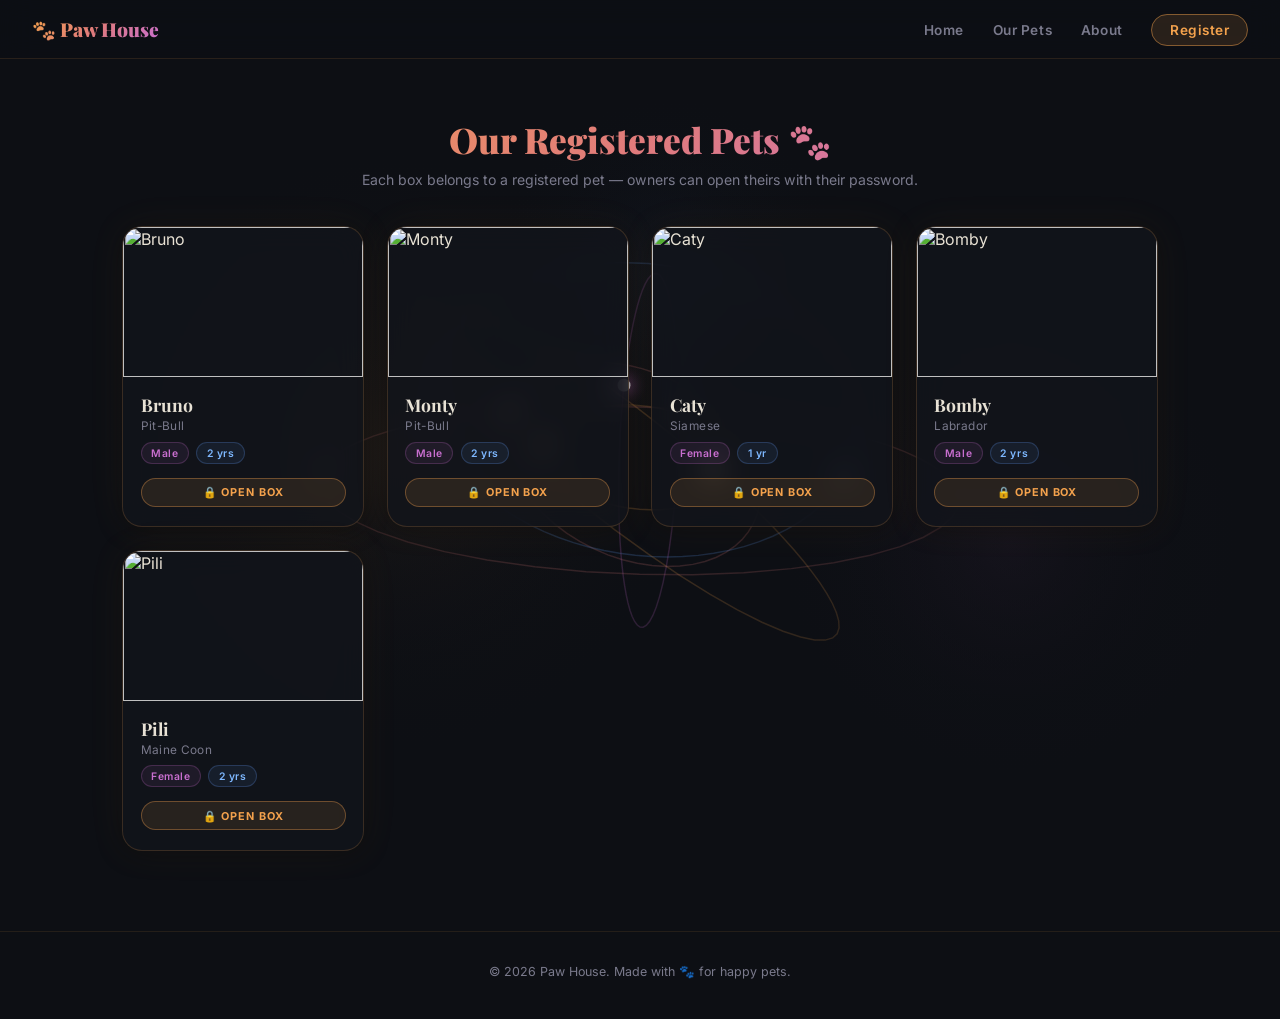
==== home.html @ 59331fed "Add files via upload" ====
Home · HTML
<!DOCTYPE html>
<html lang="en">
<head>
  <meta charset="UTF-8">
  <meta name="viewport" content="width=device-width, initial-scale=1.0">
  <title>Paw House — Home</title>
  <link rel="preconnect" href="https://fonts.googleapis.com">
  <link href="https://fonts.googleapis.com/css2?family=Playfair+Display:wght@700;900&family=Inter:wght@300;400;500;600;700&display=swap" rel="stylesheet">
  <link rel="stylesheet" href="home.css">
</head>
<body>
 
  <canvas id="bg-canvas"></canvas>
 
  <!-- NAVBAR -->
  <nav class="navbar">
    <a href="home.html" class="nav-logo">🐾 Paw House</a>
    <ul class="nav-links">
      <li><a href="home.html"><span class="nav-text">Home</span></a></li>
      <li><a href="#pets-section"><span class="nav-text">Our Pets</span></a></li>
      <li><a href="landing.html"><span class="nav-text">About</span></a></li>
      <li><a href="registration.html" class="nav-cta">Register</a></li>
    </ul>
  </nav>
 
  <!-- OUR PETS -->
  <section class="pets-section" id="pets-section">
    <div class="sec-head">
      <h2>Our Registered Pets 🐾</h2>
      <p>Each box belongs to a registered pet — owners can open theirs with their password.</p>
    </div>
    <div class="pets-grid">
 
      <!-- ===================== PET BOX — copy & paste this block for each new pet ===================== -->
      <div class="pet-box" onclick="openBox('bruno123', 'petbox.html?id=bruno')">
        <img class="pet-photo" src="bruno.png" alt="Bruno">
        <div class="pet-info">
          <div class="pet-name">Bruno</div>
          <div class="pet-breed">Pit-Bull</div>
          <div class="pet-meta">
            <span class="pet-chip sex">Male</span>
            <span class="pet-chip age">2 yrs</span>
          </div>
          <div class="lock-btn">🔒 Open Box</div>
        </div>
      </div>
      <!-- ============================================================================================== -->
 



 <!-- ===================== PET BOX — copy & paste this block for each new pet ===================== -->
      <div class="pet-box" onclick="openBox('monty123', 'petbox.html?id=monty')">
        <img class="pet-photo" src="monty.png" alt="Monty">
        <div class="pet-info">
          <div class="pet-name">Monty</div>
          <div class="pet-breed">Pit-Bull</div>
          <div class="pet-meta">
            <span class="pet-chip sex">Male</span>
            <span class="pet-chip age">2 yrs</span>
          </div>
          <div class="lock-btn">🔒 Open Box</div>
        </div>
      </div>
      <!-- ============================================================================================== -->




 <!-- ===================== PET BOX — copy & paste this block for each new pet ===================== -->
      <div class="pet-box" onclick="openBox('caty123', 'petbox.html?id=caty')">
        <img class="pet-photo" src="caty.png" alt="Caty">
        <div class="pet-info">
          <div class="pet-name">Caty</div>
          <div class="pet-breed">Siamese</div>
          <div class="pet-meta">
            <span class="pet-chip sex">Female</span>
            <span class="pet-chip age">1 yr</span>
          </div>
          <div class="lock-btn">🔒 Open Box</div>
        </div>
      </div>
      <!-- ============================================================================================== -->


 <!-- ===================== PET BOX — copy & paste this block for each new pet ===================== -->
      <div class="pet-box" onclick="openBox('bomby123', 'petbox.html?id=bomby')">
        <img class="pet-photo" src="bomby.png" alt="Bomby">
        <div class="pet-info">
          <div class="pet-name">Bomby</div>
          <div class="pet-breed">Labrador</div>
          <div class="pet-meta">
            <span class="pet-chip sex">Male</span>
            <span class="pet-chip age">2 yrs</span>
          </div>
          <div class="lock-btn">🔒 Open Box</div>
        </div>
      </div>
      <!-- ============================================================================================== -->




 <!-- ===================== PET BOX — copy & paste this block for each new pet ===================== -->
      <div class="pet-box" onclick="openBox('pili123', 'petbox.html?id=pili')">
        <img class="pet-photo" src="pili.png" alt="Pili">
        <div class="pet-info">
          <div class="pet-name">Pili</div>
          <div class="pet-breed"> Maine Coon</div>
          <div class="pet-meta">
            <span class="pet-chip sex">Female</span>
            <span class="pet-chip age">2 yrs</span>
          </div>
          <div class="lock-btn">🔒 Open Box</div>
        </div>
      </div>
      <!-- ============================================================================================== -->





    </div>
  </section>
 
  <footer class="footer">
    <p>© <span id="year"></span> Paw House. Made with 🐾 for happy pets.</p>
  </footer>
 
  <!-- PASSWORD MODAL -->
  <div class="pbm-overlay" id="pbmOverlay">
    <div class="pbm">
      <h3>Enter Box Password</h3>
      <input type="password" id="pbmInput" placeholder="Password">
      <div class="pbm-err" id="pbmErr"></div>
      <div class="pbm-btn-row">
        <button class="pbm-cancel" onclick="closeBox()">Cancel</button>
        <button class="pbm-unlock" onclick="tryUnlock()">Unlock 🔓</button>
      </div>
    </div>
  </div>
 
<script>
  /* ===== BACKGROUND CANVAS ===== */
  const canvas = document.getElementById('bg-canvas');
  const ctx = canvas.getContext('2d');
  let W, H;
  const FOCAL = 560;
  const COLS = [[244,162,77],[224,123,123],[201,111,208],[100,160,255]];
  function resize(){ W = canvas.width = window.innerWidth; H = canvas.height = window.innerHeight; }
  function mkRing(i){ const col=COLS[i%COLS.length]; return {radius:180+i*70,tilt:(i*0.6)+Math.random()*0.4,spin:(Math.random()-.5)*0.012+0.004,rot:Math.random()*Math.PI*2,points:64,col,nodeOffset:Math.random()*Math.PI*2}; }
  let rings=[];
  function init(){ rings=Array.from({length:6},(_,i)=>mkRing(i)); }
  let mouse={tx:0,ty:0.25}, camRotY=0, camRotX=0.25;
  function project3D(x,y,z){ const cosY=Math.cos(camRotY),sinY=Math.sin(camRotY); let x1=x*cosY-z*sinY,z1=x*sinY+z*cosY; const cosX=Math.cos(camRotX),sinX=Math.sin(camRotX); let y1=y*cosX-z1*sinX,z2=y*sinX+z1*cosX; const scale=FOCAL/(FOCAL+z2+500); return{sx:W*.5+x1*scale,sy:H*.5+y1*scale,scale,z:z2}; }
  function drawBlobs(t){ [{cx:W*.30+Math.sin(t*.30)*110,cy:H*.42+Math.cos(t*.20)*75,r:320,col:'244,162,77',a:.07},{cx:W*.72+Math.cos(t*.25)*90,cy:H*.60+Math.sin(t*.32)*65,r:250,col:'201,111,208',a:.07},{cx:W*.52+Math.sin(t*.18)*70,cy:H*.24+Math.cos(t*.22)*55,r:190,col:'100,160,255',a:.05}].forEach(({cx,cy,r,col,a})=>{ const g=ctx.createRadialGradient(cx,cy,0,cx,cy,r); g.addColorStop(0,`rgba(${col},${a})`); g.addColorStop(1,'transparent'); ctx.fillStyle=g; ctx.fillRect(0,0,W,H); }); }
  function drawVignette(){ const g=ctx.createRadialGradient(W/2,H/2,H*.06,W/2,H/2,H*.80); g.addColorStop(0,'rgba(13,15,20,0)'); g.addColorStop(1,'rgba(13,15,20,.85)'); ctx.fillStyle=g; ctx.fillRect(0,0,W,H); }
  let t=0;
  function animate(){ requestAnimationFrame(animate); t+=.007; camRotY+=(mouse.tx-camRotY)*.02; camRotX+=(mouse.ty-camRotX)*.02; ctx.fillStyle='#0d0f14'; ctx.fillRect(0,0,W,H); drawBlobs(t); const drawables=[]; rings.forEach(ring=>{ ring.rot+=ring.spin; const pts=[]; for(let p=0;p<=ring.points;p++){ const a=(p/ring.points)*Math.PI*2; const rx=Math.cos(a)*ring.radius,ry=Math.sin(a)*ring.radius*Math.sin(ring.tilt),rz=Math.sin(a)*ring.radius*Math.cos(ring.tilt); const cs=Math.cos(ring.rot),sn=Math.sin(ring.rot); pts.push(project3D(rx*cs-rz*sn,ry,rx*sn+rz*cs)); } const avgZ=pts.reduce((s,p)=>s+p.z,0)/pts.length; drawables.push({ring,pts,avgZ}); const na=ring.nodeOffset+t*1.3; const nrx=Math.cos(na)*ring.radius,nry=Math.sin(na)*ring.radius*Math.sin(ring.tilt),nrz=Math.sin(na)*ring.radius*Math.cos(ring.tilt); const cs=Math.cos(ring.rot),sn=Math.sin(ring.rot); const node=project3D(nrx*cs-nrz*sn,nry,nrx*sn+nrz*cs); drawables.push({node,ring,avgZ:node.z,isNode:true}); }); drawables.sort((a,b)=>a.avgZ-b.avgZ); drawables.forEach(d=>{ if(d.isNode){ const{node,ring}=d; const depth=Math.max(0,Math.min(1,(node.z+500)/900)); const r=3+depth*4,alpha=.25+depth*.6; const halo=ctx.createRadialGradient(node.sx,node.sy,0,node.sx,node.sy,r*4); halo.addColorStop(0,`rgba(${ring.col[0]},${ring.col[1]},${ring.col[2]},${(alpha*.5).toFixed(3)})`); halo.addColorStop(1,'transparent'); ctx.fillStyle=halo; ctx.beginPath(); ctx.arc(node.sx,node.sy,r*4,0,Math.PI*2); ctx.fill(); ctx.fillStyle=`rgba(255,255,255,${alpha.toFixed(3)})`; ctx.beginPath(); ctx.arc(node.sx,node.sy,Math.max(r,1),0,Math.PI*2); ctx.fill(); } else { const{ring,pts}=d; const depth=Math.max(0,Math.min(1,(d.avgZ+500)/900)); ctx.beginPath(); ctx.strokeStyle=`rgba(${ring.col[0]},${ring.col[1]},${ring.col[2]},${(.08+depth*.22).toFixed(3)})`; ctx.lineWidth=.8+depth*1.2; pts.forEach((p,idx)=>idx===0?ctx.moveTo(p.sx,p.sy):ctx.lineTo(p.sx,p.sy)); ctx.stroke(); } }); drawVignette(); }
  window.addEventListener('mousemove',e=>{ mouse.tx=((e.clientX/W)-.5)*0.6; mouse.ty=0.25+((e.clientY/H)-.5)*0.4; });
  window.addEventListener('mouseleave',()=>{ mouse.tx=0; mouse.ty=0.25; });
  resize(); init(); animate();
  window.addEventListener('resize',()=>{ resize(); init(); });
 
  /* ===== FOOTER YEAR ===== */
  document.getElementById('year').textContent = new Date().getFullYear();
 
  /* ===== PASSWORD MODAL ===== */
  let _pass = '', _url = '';
 
  function openBox(password, redirectUrl) {
    _pass = password;
    _url  = redirectUrl;
    document.getElementById('pbmInput').value = '';
    document.getElementById('pbmErr').textContent = '';
    document.getElementById('pbmOverlay').classList.add('open');
  }
  function closeBox() {
    document.getElementById('pbmOverlay').classList.remove('open');
  }
  function tryUnlock() {
    if (document.getElementById('pbmInput').value === _pass) {
      window.location.href = _url;
    } else {
      document.getElementById('pbmErr').textContent = 'Incorrect password. Try again.';
    }
  }
  // Allow Enter key to submit
  document.getElementById('pbmInput').addEventListener('keydown', e => {
    if (e.key === 'Enter') tryUnlock();
  });
</script>
</body>
</html>
---- home.css ----
*, *::before, *::after { margin: 0; padding: 0; box-sizing: border-box; }

:root {
  --bg: #0d0f14;
  --surface: #13151c;
  --card: #1a1d28;
  --accent: #f4a24d;
  --accent2: #e07b7b;
  --accent3: #c96fd0;
  --text: #e8e2d5;
  --muted: #7a7a8c;
}

html, body {
  min-height: 100%;
  background: var(--bg);
  color: var(--text);
  font-family: 'Inter', sans-serif;
  overflow-x: hidden;
}

#bg-canvas {
  position: fixed;
  inset: 0;
  z-index: 0;
}

/* ===================== NAVBAR ===================== */
.navbar {
  position: fixed;
  top: 0; left: 0; right: 0;
  z-index: 50;
  display: flex;
  align-items: center;
  justify-content: space-between;
  padding: 1rem 2rem;
  background: rgba(13,15,20,0.55);
  backdrop-filter: blur(16px);
  border-bottom: 1px solid rgba(244,162,77,0.12);
}
.nav-logo {
  display: flex;
  align-items: center;
  gap: .5rem;
  font-family: 'Playfair Display', serif;
  font-weight: 900;
  font-size: 1.2rem;
  background: linear-gradient(135deg, #f4a24d, #e07b7b, #c96fd0);
  -webkit-background-clip: text;
  -webkit-text-fill-color: transparent;
  background-clip: text;
  text-decoration: none;
}
.nav-links {
  display: flex;
  align-items: center;
  gap: 1.8rem;
  list-style: none;
}
.nav-links a {
  color: var(--muted);
  text-decoration: none;
  font-size: .85rem;
  font-weight: 600;
  letter-spacing: .04em;
  transition: color .2s;
  cursor: pointer;
}
.nav-links a:hover { color: var(--accent); }
.nav-links .nav-cta {
  background: rgba(244,162,77,0.12);
  border: 1px solid rgba(244,162,77,0.45);
  color: var(--accent);
  padding: .45rem 1.1rem;
  border-radius: 40px;
}
@media(max-width: 700px){
  .nav-links span.nav-text{ display:none; }
  .nav-links{ gap: 1rem; }
}

/* ===================== PET BOXES SECTION ===================== */
.pets-section {
  position: relative;
  z-index: 1;
  padding: 6rem 2rem 5rem;
  max-width: 1100px;
  margin: 0 auto;
}
.pets-section .sec-head {
  text-align: center;
  margin-bottom: 2.4rem;
}
.pets-section .sec-head h2 {
  font-family: 'Playfair Display', serif;
  font-size: clamp(1.7rem, 4vw, 2.2rem);
  font-weight: 900;
  background: linear-gradient(135deg, #f4a24d, #e07b7b, #c96fd0);
  -webkit-background-clip: text;
  -webkit-text-fill-color: transparent;
  background-clip: text;
  margin-bottom: .5rem;
}
.pets-section .sec-head p { color: var(--muted); font-size: .88rem; }

.pets-grid {
  display: grid;
  grid-template-columns: repeat(auto-fill, minmax(200px, 1fr));
  gap: 1.4rem;
}

/* ===================== PET CARD ===================== */
.pet-box {
  background: rgba(19,21,28,0.78);
  border: 1px solid rgba(244,162,77,0.18);
  border-radius: 20px;
  overflow: hidden;
  backdrop-filter: blur(14px);
  box-shadow: 0 0 40px rgba(244,162,77,0.06), 0 2px 24px rgba(0,0,0,0.4);
  transition: transform .25s, box-shadow .25s;
  cursor: pointer;
}
.pet-box:hover {
  transform: translateY(-4px);
  box-shadow: 0 0 60px rgba(244,162,77,0.18), 0 8px 30px rgba(0,0,0,0.45);
}
.pet-box .pet-photo {
  width: 100%;
  height: 150px;
  object-fit: cover;
  display: block;
  filter: saturate(1.05);
}
.pet-box .pet-info {
  padding: 1rem 1.1rem 1.2rem;
}
.pet-box .pet-name {
  font-family: 'Playfair Display', serif;
  font-weight: 700;
  font-size: 1.1rem;
  color: var(--text);
  margin-bottom: .18rem;
  display: flex;
  align-items: center;
  gap: .4rem;
}
.demo-tag {
  font-family: 'Inter', sans-serif;
  font-size: .52rem;
  font-weight: 700;
  letter-spacing: .08em;
  color: var(--accent2);
  background: rgba(224,123,123,0.14);
  border: 1px solid rgba(224,123,123,0.4);
  padding: .1rem .38rem;
  border-radius: 20px;
}
.pet-box .pet-breed {
  font-size: .74rem;
  color: var(--muted);
  letter-spacing: .03em;
  margin-bottom: .55rem;
}
.pet-box .pet-meta {
  display: flex;
  gap: .45rem;
  flex-wrap: wrap;
  margin-bottom: .85rem;
}
.pet-chip {
  font-size: .65rem;
  font-weight: 600;
  letter-spacing: .05em;
  padding: .22rem .6rem;
  border-radius: 30px;
  background: rgba(244,162,77,0.08);
  border: 1px solid rgba(244,162,77,0.22);
  color: var(--accent);
}
.pet-chip.sex  { background: rgba(201,111,208,0.08); border-color: rgba(201,111,208,0.22); color: var(--accent3); }
.pet-chip.age  { background: rgba(100,160,255,0.08); border-color: rgba(100,160,255,0.22); color: #7eb8ff; }
.lock-btn {
  display: inline-flex;
  align-items: center;
  gap: .35rem;
  font-size: .68rem;
  font-weight: 700;
  letter-spacing: .08em;
  text-transform: uppercase;
  color: var(--accent);
  background: rgba(244,162,77,0.1);
  border: 1px solid rgba(244,162,77,0.35);
  padding: .42rem 1rem;
  border-radius: 40px;
  width: 100%;
  justify-content: center;
  transition: background .2s;
}
.pet-box:hover .lock-btn {
  background: rgba(244,162,77,0.18);
}

.pets-empty {
  text-align: center;
  color: var(--muted);
  font-size: .85rem;
  padding: 2.5rem 1rem;
  border: 1px dashed rgba(244,162,77,0.25);
  border-radius: 18px;
  grid-column: 1 / -1;
}

/* ===================== FOOTER ===================== */
.footer {
  position: relative;
  z-index: 1;
  text-align: center;
  padding: 2rem 1rem 2.5rem;
  color: var(--muted);
  font-size: .78rem;
  border-top: 1px solid rgba(244,162,77,0.1);
}

/* ===================== MODALS ===================== */
.pbm-overlay {
  position: fixed;
  inset: 0;
  background: rgba(0,0,0,.78);
  backdrop-filter: blur(8px);
  z-index: 200;
  display: flex;
  align-items: center;
  justify-content: center;
  padding: 1.5rem;
  opacity: 0;
  pointer-events: none;
  transition: opacity .3s;
}
.pbm-overlay.open { opacity: 1; pointer-events: all; }
.pbm {
  background: var(--card);
  border: 1px solid rgba(244,162,77,0.2);
  border-radius: 24px;
  padding: 2rem;
  max-width: 460px;
  width: 100%;
  max-height: 86vh;
  overflow-y: auto;
  box-shadow: 0 0 80px rgba(244,162,77,0.1);
  transform: translateY(24px);
  transition: transform .3s ease;
}
.pbm-overlay.open .pbm { transform: translateY(0); }
.pbm h3 {
  font-family: 'Playfair Display', serif;
  color: var(--accent);
  font-size: 1.4rem;
  margin-bottom: 1.2rem;
  text-align: center;
}
.pbm input[type=password] {
  width: 100%;
  background: rgba(13,15,20,0.7);
  border: 1px solid rgba(244,162,77,0.25);
  border-radius: 12px;
  padding: .8rem 1rem;
  color: var(--text);
  font-size: .9rem;
  outline: none;
  margin-bottom: .8rem;
}
.pbm input[type=password]:focus { border-color: var(--accent); }
.pbm-err {
  color: var(--accent2);
  font-size: .78rem;
  text-align: center;
  margin-bottom: .6rem;
  min-height: 16px;
}
.pbm .pbm-btn-row { display: flex; gap: .7rem; margin-top: .4rem; }
.pbm button {
  flex: 1;
  padding: .75rem 1rem;
  border-radius: 60px;
  font-weight: 700;
  font-size: .8rem;
  letter-spacing: .06em;
  text-transform: uppercase;
  cursor: pointer;
  border: none;
}
.pbm .pbm-unlock {
  background: linear-gradient(135deg, #f4a24d, #e07b7b);
  color: #0d0f14;
}
.pbm .pbm-cancel {
  background: rgba(244,162,77,0.08);
  border: 1.5px solid rgba(244,162,77,0.3);
  color: var(--accent);
}
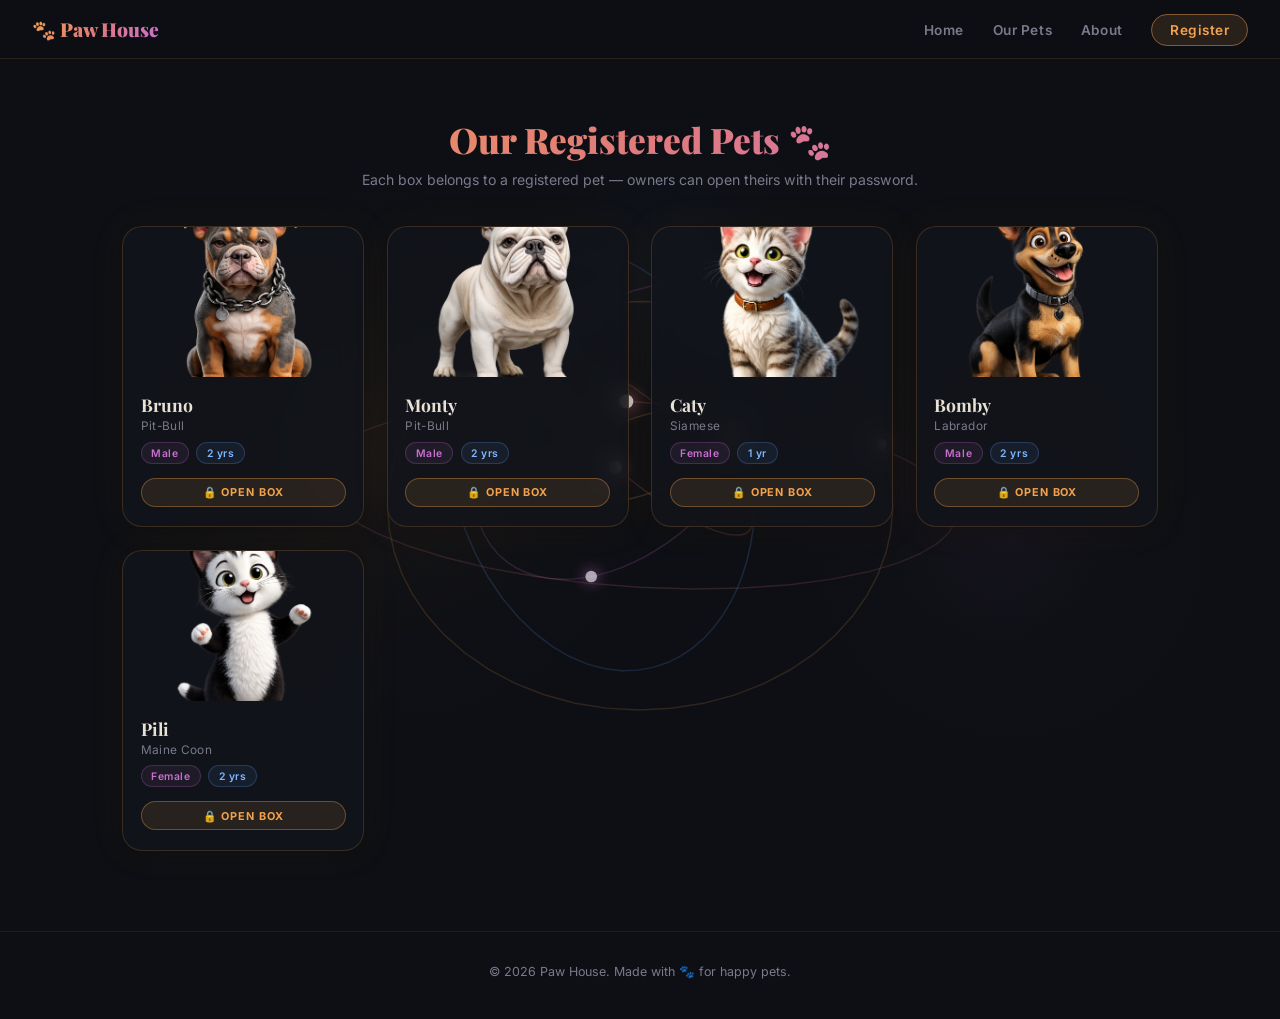
==== commit 44c6d0d0: "Add files via upload" ====
--- a/home.html
+++ b/home.html
@@ -21,7 +21,7 @@
       <li><a href="home.html"><span class="nav-text">Home</span></a></li>
       <li><a href="#pets-section"><span class="nav-text">Our Pets</span></a></li>
       <li><a href="landing.html"><span class="nav-text">About</span></a></li>
-      <li><a href="registration.html" class="nav-cta">Register</a></li>
+      <li><a href="landing.html" class="nav-cta">Register</a></li>
     </ul>
   </nav>
  
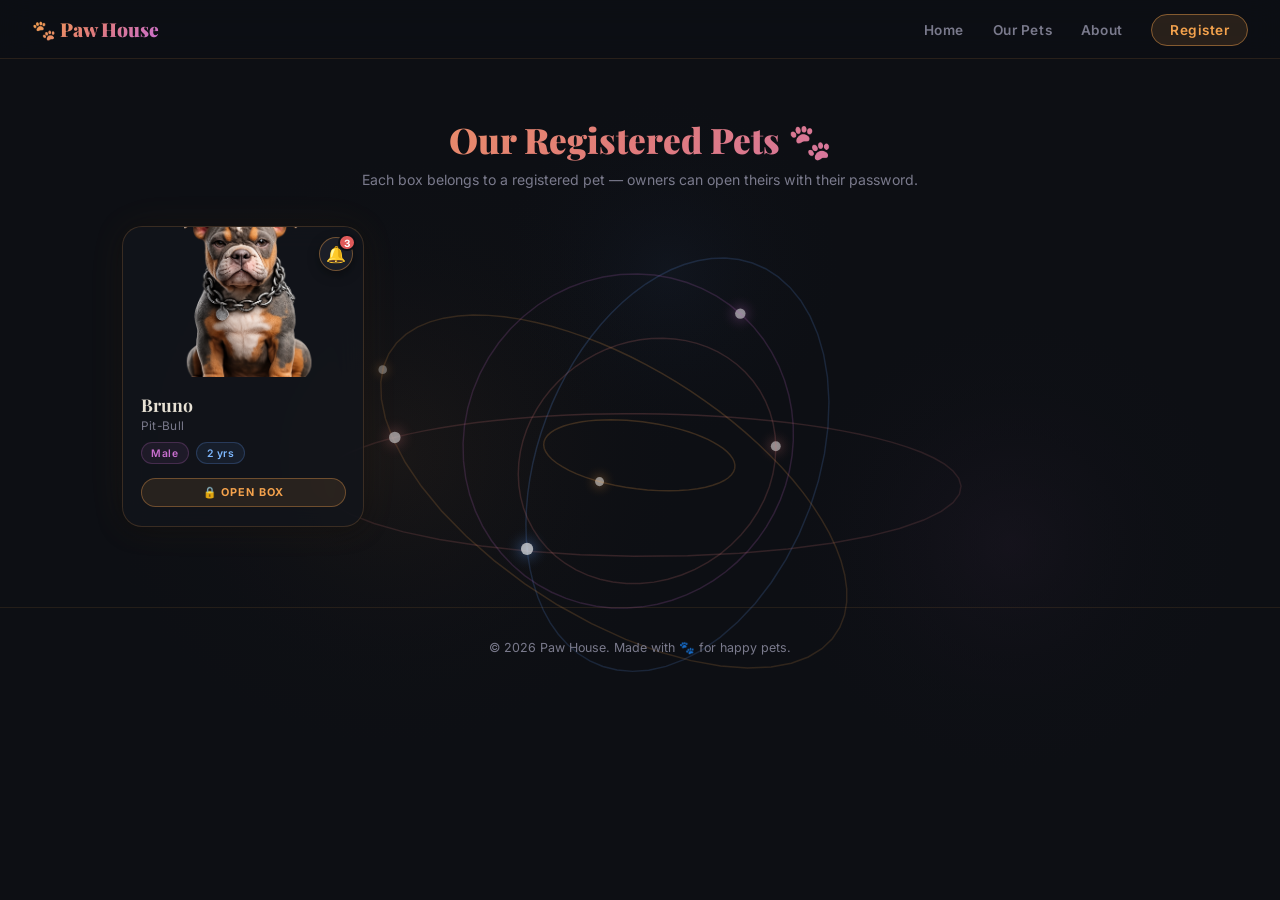
==== commit c14b0e40: "Add files via upload" ====
--- a/home.html
+++ b/home.html
@@ -1,4 +1,3 @@
-
 Home · HTML
 <!DOCTYPE html>
 <html lang="en">
@@ -9,6 +8,36 @@
   <link rel="preconnect" href="https://fonts.googleapis.com">
   <link href="https://fonts.googleapis.com/css2?family=Playfair+Display:wght@700;900&family=Inter:wght@300;400;500;600;700&display=swap" rel="stylesheet">
   <link rel="stylesheet" href="home.css">
+  <style>
+    /* ===== CARE REMINDER BELL — mirrors the bell on each pet's own page.
+       Counted LIVE from the hidden <span> list inside each pet-box below
+       (see "CARE REMINDER DATA" comments), NOT from localStorage — that
+       way it's always correct even if that pet's own page was never
+       opened on this device. Keep each pet's list in sync with the
+       vaccination/deworming rows in their petbox.html: delete a <span>
+       here the moment that row is marked Done there. ===== */
+    .pet-box{ position:relative; }
+    .care-bell{
+      position:absolute; top:10px; right:10px; z-index:5;
+      width:34px; height:34px; border-radius:50%;
+      background:#1b1e27; border:1.5px solid rgba(244,162,77,.4);
+      display:none; align-items:center; justify-content:center;
+      font-size:16px; box-shadow:0 4px 12px rgba(0,0,0,.35);
+    }
+    .care-bell.show{ display:flex; }
+    .care-bell.has-due{ animation:careBellPulse 1.6s ease-in-out infinite; }
+    @keyframes careBellPulse{
+      0%,100%{ box-shadow:0 4px 12px rgba(0,0,0,.35), 0 0 0 0 rgba(224,90,90,.45); }
+      50%{ box-shadow:0 4px 12px rgba(0,0,0,.35), 0 0 0 7px rgba(224,90,90,0); }
+    }
+    .care-bell-badge{
+      position:absolute; top:-4px; right:-4px; min-width:17px; height:17px;
+      padding:0 4px; border-radius:9px; background:#e05a5a; color:#fff;
+      font-family:'Inter',sans-serif; font-size:10px; font-weight:700;
+      display:flex; align-items:center; justify-content:center;
+      border:2px solid #0d0f14;
+    }
+  </style>
 </head>
 <body>
  
@@ -33,8 +62,19 @@
     </div>
     <div class="pets-grid">
  
-      <!-- ===================== PET BOX — copy & paste this block for each new pet ===================== -->
-      <div class="pet-box" onclick="openBox('bruno123', 'petbox.html?id=bruno')">
+      <!-- ===================== PET BOX — copy & paste this block for each new pet =====================
+           To add a new pet:
+             1. Copy this block.
+             2. Replace every "bruno" below with the new pet's id — that's
+                data-pet-id, the openBox(...) args, and the two bell
+                element ids (careBell-bruno / careBellBadge-bruno).
+             3. Update photo/name/breed/chips further down.
+             4. Add that same id as a new entry in pet-schedules.js.
+           The bell itself needs NO manual editing beyond renaming those
+           two ids — its count is read live from pet-schedules.js, the
+           same file the pet's own petbox page reads from. -->
+      <div class="pet-box" data-pet-id="bruno" onclick="openBox('bruno123', 'petbox.html?id=bruno')">
+        <div class="care-bell" id="careBell-bruno" title="Care reminder">🔔<span class="care-bell-badge" id="careBellBadge-bruno">0</span></div>
         <img class="pet-photo" src="bruno.png" alt="Bruno">
         <div class="pet-info">
           <div class="pet-name">Bruno</div>
@@ -51,72 +91,9 @@
 
 
 
- <!-- ===================== PET BOX — copy & paste this block for each new pet ===================== -->
-      <div class="pet-box" onclick="openBox('monty123', 'petbox.html?id=monty')">
-        <img class="pet-photo" src="monty.png" alt="Monty">
-        <div class="pet-info">
-          <div class="pet-name">Monty</div>
-          <div class="pet-breed">Pit-Bull</div>
-          <div class="pet-meta">
-            <span class="pet-chip sex">Male</span>
-            <span class="pet-chip age">2 yrs</span>
-          </div>
-          <div class="lock-btn">🔒 Open Box</div>
-        </div>
-      </div>
-      <!-- ============================================================================================== -->
-
-
-
-
- <!-- ===================== PET BOX — copy & paste this block for each new pet ===================== -->
-      <div class="pet-box" onclick="openBox('caty123', 'petbox.html?id=caty')">
-        <img class="pet-photo" src="caty.png" alt="Caty">
-        <div class="pet-info">
-          <div class="pet-name">Caty</div>
-          <div class="pet-breed">Siamese</div>
-          <div class="pet-meta">
-            <span class="pet-chip sex">Female</span>
-            <span class="pet-chip age">1 yr</span>
-          </div>
-          <div class="lock-btn">🔒 Open Box</div>
-        </div>
-      </div>
-      <!-- ============================================================================================== -->
-
-
- <!-- ===================== PET BOX — copy & paste this block for each new pet ===================== -->
-      <div class="pet-box" onclick="openBox('bomby123', 'petbox.html?id=bomby')">
-        <img class="pet-photo" src="bomby.png" alt="Bomby">
-        <div class="pet-info">
-          <div class="pet-name">Bomby</div>
-          <div class="pet-breed">Labrador</div>
-          <div class="pet-meta">
-            <span class="pet-chip sex">Male</span>
-            <span class="pet-chip age">2 yrs</span>
-          </div>
-          <div class="lock-btn">🔒 Open Box</div>
-        </div>
-      </div>
-      <!-- ============================================================================================== -->
-
-
-
-
- <!-- ===================== PET BOX — copy & paste this block for each new pet ===================== -->
-      <div class="pet-box" onclick="openBox('pili123', 'petbox.html?id=pili')">
-        <img class="pet-photo" src="pili.png" alt="Pili">
-        <div class="pet-info">
-          <div class="pet-name">Pili</div>
-          <div class="pet-breed"> Maine Coon</div>
-          <div class="pet-meta">
-            <span class="pet-chip sex">Female</span>
-            <span class="pet-chip age">2 yrs</span>
-          </div>
-          <div class="lock-btn">🔒 Open Box</div>
-        </div>
-      </div>
-      <!-- ============================================================================================== -->
+
+
+
 
 
 
@@ -142,6 +119,7 @@
     </div>
   </div>
  
+<script src="pet-schedules.js"></script>
 <script>
   /* ===== BACKGROUND CANVAS ===== */
   const canvas = document.getElementById('bg-canvas');
@@ -166,6 +144,72 @@
  
   /* ===== FOOTER YEAR ===== */
   document.getElementById('year').textContent = new Date().getFullYear();
+
+  /* ===== CARE REMINDER BELLS =====
+     Fully automatic — no per-pet data to maintain in this file anymore.
+
+     1. Which pets exist is read straight from the DOM: every
+        `.pet-box[data-pet-id]` on the page (so a newly copy-pasted pet
+        box is picked up with zero extra JS/HTML edits here).
+     2. Each pet's vaccination/deworming items come from
+        window.PET_SCHEDULES (pet-schedules.js) — the SAME file that pet's
+        own petbox page reads from, so the two can never disagree.
+     3. Anything the owner has tapped "Done" on that pet's own petbox page
+        is read from the same "pawhouse_status_<petId>" localStorage key
+        that page writes to, and subtracted here — so completing it there
+        removes it from the home page bell too, without editing this file. */
+
+  function loadStatusOverrides(petId) {
+    try {
+      const raw = localStorage.getItem(`pawhouse_status_${petId}`);
+      return raw ? JSON.parse(raw) : {};
+    } catch (e) {
+      return {};
+    }
+  }
+
+  // Merges pet-schedules.js baseline data with any localStorage overrides,
+  // then returns just the items that are still pending (not "done").
+  function getPendingItems(petId) {
+    const schedule = window.PET_SCHEDULES && window.PET_SCHEDULES[petId];
+    if (!schedule) return [];
+    const overrides = loadStatusOverrides(petId);
+    const all = [...(schedule.vaccination || []), ...(schedule.deworming || [])];
+    return all
+      .map(item => {
+        const saved = overrides[item.id];
+        return saved ? { ...item, status: saved.cls } : item;
+      })
+      .filter(item => item.status !== 'done');
+  }
+
+  function renderCareBells() {
+    document.querySelectorAll('.pet-box[data-pet-id]').forEach(box => {
+      const id = box.dataset.petId;
+      const bell = document.getElementById(`careBell-${id}`);
+      const badge = document.getElementById(`careBellBadge-${id}`);
+      if (!bell || !badge) return;
+
+      const items = getPendingItems(id);
+      const count = items.length;
+      const urgent = items.some(item => item.status === 'due' || item.status === 'miss');
+
+      if (count > 0) {
+        bell.classList.add('show');
+        bell.classList.toggle('has-due', urgent);
+        badge.textContent = count > 9 ? '9+' : String(count);
+      } else {
+        // No pending items left for this pet — bell disappears
+        bell.classList.remove('show', 'has-due');
+      }
+    });
+  }
+
+  renderCareBells();
+  // Pick up a status change made on a pet's own page in another tab, and
+  // re-check whenever this tab regains focus.
+  window.addEventListener('storage', renderCareBells);
+  window.addEventListener('focus', renderCareBells);
  
   /* ===== PASSWORD MODAL ===== */
   let _pass = '', _url = '';
@@ -192,5 +236,6 @@
     if (e.key === 'Enter') tryUnlock();
   });
 </script>
+<script src="petschedules.js"></script>
 </body>
 </html>
